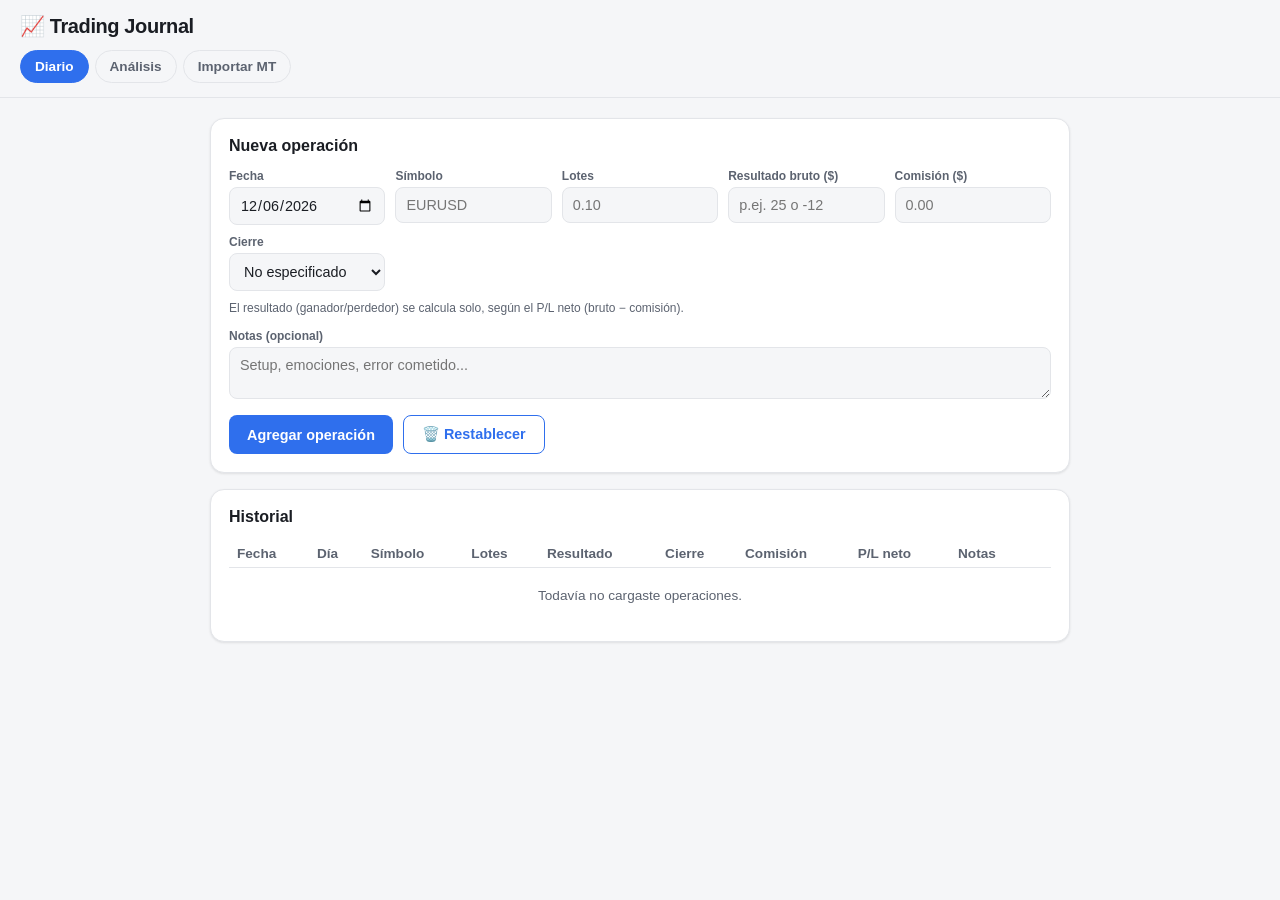
==== index.html @ b9bea1c9 "aplicacion para analizar trades" ====
<!DOCTYPE html>
<html lang="es">
<head>
<meta charset="UTF-8">
<meta name="viewport" content="width=device-width, initial-scale=1, viewport-fit=cover">
<title>Trading Journal</title>
<link rel="stylesheet" href="style.css">
</head>
<body>
<header>
  <h1>📈 Trading Journal</h1>
  <nav>
    <button data-tab="diario" class="active">Diario</button>
    <button data-tab="analisis">Análisis</button>
    <button data-tab="importar">Importar MT</button>
  </nav>
</header>
<main>

  <!-- DIARIO -->
  <section id="diario" class="tab active">
    <div class="card">
      <h2>Nueva operación</h2>
      <div class="grid">
        <div><label>Fecha</label><input type="date" id="f-date"></div>
        <div><label>Símbolo</label><input type="text" id="f-symbol" placeholder="EURUSD"></div>
        <div><label>Lotes</label><input type="number" step="0.01" id="f-lots" placeholder="0.10"></div>
        <div><label>Resultado bruto ($)</label><input type="number" step="0.01" id="f-profit" placeholder="p.ej. 25 o -12"></div>
        <div><label>Comisión ($)</label><input type="number" step="0.01" id="f-commission" placeholder="0.00"></div>
        <div><label>Cierre</label><select id="f-close">
          <option value="na">No especificado</option>
          <option value="tp">Take Profit</option>
          <option value="sl">Stop Loss</option>
          <option value="manual">Manual</option>
        </select></div>
      </div>
      <p class="hint" style="margin-top:-4px;">El resultado (ganador/perdedor) se calcula solo, según el P/L neto (bruto − comisión).</p>
      <label>Notas (opcional)</label>
      <textarea id="f-notes" placeholder="Setup, emociones, error cometido..."></textarea>
      <div class="actionsrow">
        <button class="btn" id="add-trade">Agregar operación</button>
        <button class="btn ghost" id="clear-all">🗑️ Restablecer</button>
      </div>
    </div>

    <div class="card">
      <h2>Historial</h2>
      <div class="tablewrap">
        <table id="trades-table">
          <thead><tr><th>Fecha</th><th>Día</th><th>Símbolo</th><th>Lotes</th><th>Resultado</th><th>Cierre</th><th>Comisión</th><th>P/L neto</th><th>Notas</th><th></th></tr></thead>
          <tbody></tbody>
        </table>
      </div>
      <div class="empty" id="empty-msg">Todavía no cargaste operaciones.</div>
    </div>
  </section>

  <!-- ANALISIS -->
  <section id="analisis" class="tab">
    <div class="stats" id="stats-cards"></div>
    <div class="card">
      <h2>Rendimiento por día de la semana</h2>
      <div id="day-analysis"></div>
    </div>
    <div class="card">
      <h2>Conclusiones</h2>
      <div id="conclusions" class="hint"></div>
    </div>
  </section>

  <!-- IMPORTAR -->
  <section id="importar" class="tab">
    <div class="card">
      <h2>Importar reporte de MetaTrader</h2>
      <p class="hint" style="margin-top:-6px;">Subí el archivo exportado desde MT4/MT5 (Historial → Guardar como Reporte, en formato .csv o .html). La app intenta detectar automáticamente las columnas de fecha, símbolo y ganancia.</p>
      <div class="dropzone" id="dropzone">
        <p><strong>Arrastrá el archivo acá</strong> o hacé clic para seleccionar</p>
        <p>Formatos: .csv, .htm, .html</p>
        <input type="file" id="file-input" accept=".csv,.htm,.html,.txt" style="display:none;">
      </div>
      <div class="hint" id="import-status"></div>
    </div>
    <div class="card" id="preview-card" style="display:none;">
      <h2>Vista previa</h2>
      <div class="tablewrap"><table id="preview-table"><thead><tr><th>Fecha</th><th>Símbolo</th><th>Comisión</th><th>P/L neto</th><th>Resultado</th><th>Cierre</th></tr></thead><tbody></tbody></table></div>
      <div class="actionsrow">
        <button class="btn" id="confirm-import">Agregar al diario</button>
        <button class="btn ghost" id="cancel-import">Cancelar</button>
      </div>
    </div>
  </section>

</main>

<div id="reset-overlay" style="display:none;position:fixed;inset:0;background:rgba(0,0,0,.5);z-index:100;align-items:center;justify-content:center;padding:20px;">
  <div class="card" style="max-width:360px;width:100%;text-align:center;margin-bottom:0;">
    <div style="font-size:2rem;margin-bottom:6px;">⚠️</div>
    <h2 style="margin-bottom:8px;">¿Restablecer todo?</h2>
    <p class="hint" style="margin-bottom:16px;">Esto va a borrar <strong>todas</strong> las operaciones guardadas en el diario de forma permanente. Esta acción no se puede deshacer.</p>
    <div class="actionsrow" style="justify-content:center;">
      <button class="btn ghost" id="reset-cancel">Cancelar</button>
      <button class="btn" id="reset-confirm" style="background:var(--loss);">Sí, borrar todo</button>
    </div>
  </div>
</div>

<script src="script.js"></script>
</body>
</html>
---- style.css ----
:root{
  --bg:#f5f6f8; --card:#ffffff; --text:#1a1d23; --sub:#5c6370;
  --border:#e3e5e9; --accent:#2f6fed; --accent2:#1d4fbf;
  --win:#1e9e5a; --winbg:#e4f8ec; --loss:#d1403a; --lossbg:#fdeceb;
  --shadow:0 1px 3px rgba(0,0,0,.06),0 1px 2px rgba(0,0,0,.04);
  font-size:16px; box-sizing:border-box;
  padding-top:env(safe-area-inset-top,0px); padding-bottom:env(safe-area-inset-bottom,0px);
}
@media (prefers-color-scheme: dark){
  :root:not([data-theme="light"]){
    --bg:#14161a; --card:#1c1f25; --text:#eef0f3; --sub:#9aa1ac;
    --border:#2b2f37; --accent:#5b8dfa; --accent2:#7ea3ff;
    --win:#3ddc8a; --winbg:#123522; --loss:#ff6b63; --lossbg:#3a1917;
    --shadow:0 1px 3px rgba(0,0,0,.4);
  }
}
:root[data-theme="dark"]{
  --bg:#14161a; --card:#1c1f25; --text:#eef0f3; --sub:#9aa1ac;
  --border:#2b2f37; --accent:#5b8dfa; --accent2:#7ea3ff;
  --win:#3ddc8a; --winbg:#123522; --loss:#ff6b63; --lossbg:#3a1917;
  --shadow:0 1px 3px rgba(0,0,0,.4);
}
*{box-sizing:border-box;}
html{scroll-padding-top:env(safe-area-inset-top,0px);}
body{margin:0;background:var(--bg);color:var(--text);font-family:-apple-system,BlinkMacSystemFont,"Segoe UI",Roboto,Helvetica,Arial,sans-serif;}
header{position:sticky;top:0;padding:calc(14px + env(safe-area-inset-top,0px)) 20px 14px;background:var(--bg);border-bottom:1px solid var(--border);z-index:10;}
header h1{margin:0 0 12px;font-size:1.25rem;letter-spacing:-.02em;}
nav{display:flex;gap:6px;flex-wrap:wrap;}
nav button{background:transparent;border:1px solid var(--border);color:var(--sub);padding:8px 14px;border-radius:20px;font-size:.85rem;cursor:pointer;font-weight:600;transition:.15s;}
nav button.active{background:var(--accent);color:#fff;border-color:var(--accent);}
main{max-width:900px;margin:0 auto;padding:20px 20px 60px;}
.tab{display:none;}
.tab.active{display:block;animation:fade .2s ease;}
@keyframes fade{from{opacity:0;transform:translateY(4px);}to{opacity:1;transform:none;}}
.card{background:var(--card);border:1px solid var(--border);border-radius:14px;padding:18px;box-shadow:var(--shadow);margin-bottom:16px;}
.card h2{margin:0 0 14px;font-size:1rem;}
label{display:block;font-size:.75rem;color:var(--sub);margin-bottom:4px;font-weight:600;}
input,select,textarea{width:100%;padding:9px 10px;border-radius:8px;border:1px solid var(--border);background:var(--bg);color:var(--text);font-size:.9rem;font-family:inherit;}
textarea{resize:vertical;min-height:50px;}
.grid{display:grid;grid-template-columns:repeat(auto-fit,minmax(130px,1fr));gap:10px;margin-bottom:12px;}
.toggle-row{display:flex;gap:8px;}
.toggle-row button{flex:1;padding:10px;border-radius:8px;border:1px solid var(--border);background:var(--bg);color:var(--sub);cursor:pointer;font-weight:700;font-size:.85rem;}
.toggle-row button.win.sel{background:var(--winbg);color:var(--win);border-color:var(--win);}
.toggle-row button.loss.sel{background:var(--lossbg);color:var(--loss);border-color:var(--loss);}
.btn{background:var(--accent);color:#fff;border:none;padding:10px 18px;border-radius:8px;font-weight:700;cursor:pointer;font-size:.9rem;}
.btn:hover{background:var(--accent2);}
.btn.ghost{background:transparent;color:var(--accent);border:1px solid var(--accent);}
table{width:100%;border-collapse:collapse;font-size:.85rem;}
th{text-align:left;color:var(--sub);font-weight:600;padding:6px 8px;border-bottom:1px solid var(--border);white-space:nowrap;}
td{padding:7px 8px;border-bottom:1px solid var(--border);white-space:nowrap;}
.tablewrap{overflow-x:auto;}
.pill{display:inline-block;padding:2px 9px;border-radius:20px;font-size:.72rem;font-weight:700;}
.pill.win{background:var(--winbg);color:var(--win);}
.pill.loss{background:var(--lossbg);color:var(--loss);}
.del{background:none;border:none;color:var(--sub);cursor:pointer;font-size:1rem;}
.stats{display:grid;grid-template-columns:repeat(auto-fit,minmax(140px,1fr));gap:10px;margin-bottom:16px;}
.stat{background:var(--card);border:1px solid var(--border);border-radius:12px;padding:14px;box-shadow:var(--shadow);}
.stat .n{font-size:1.4rem;font-weight:800;}
.stat .l{font-size:.72rem;color:var(--sub);font-weight:600;text-transform:uppercase;letter-spacing:.03em;}
.pos{color:var(--win);} .neg{color:var(--loss);}
.daybar{display:flex;align-items:center;gap:10px;margin-bottom:10px;}
.daybar .lbl{width:80px;font-size:.8rem;font-weight:700;flex-shrink:0;}
.bartrack{flex:1;background:var(--bg);border-radius:6px;overflow:hidden;height:22px;display:flex;border:1px solid var(--border);}
.barwin{background:var(--win);height:100%;}
.barloss{background:var(--loss);height:100%;}
.dayval{width:120px;text-align:right;font-size:.75rem;color:var(--sub);flex-shrink:0;}
.empty{color:var(--sub);font-size:.85rem;text-align:center;padding:20px;}
.dropzone{border:2px dashed var(--border);border-radius:12px;padding:30px 16px;text-align:center;cursor:pointer;transition:.15s;}
.dropzone:hover,.dropzone.drag{border-color:var(--accent);background:var(--bg);}
.dropzone p{margin:6px 0;color:var(--sub);font-size:.85rem;}
.hint{font-size:.75rem;color:var(--sub);margin-top:8px;line-height:1.5;}
.actionsrow{display:flex;gap:10px;margin-top:12px;flex-wrap:wrap;}
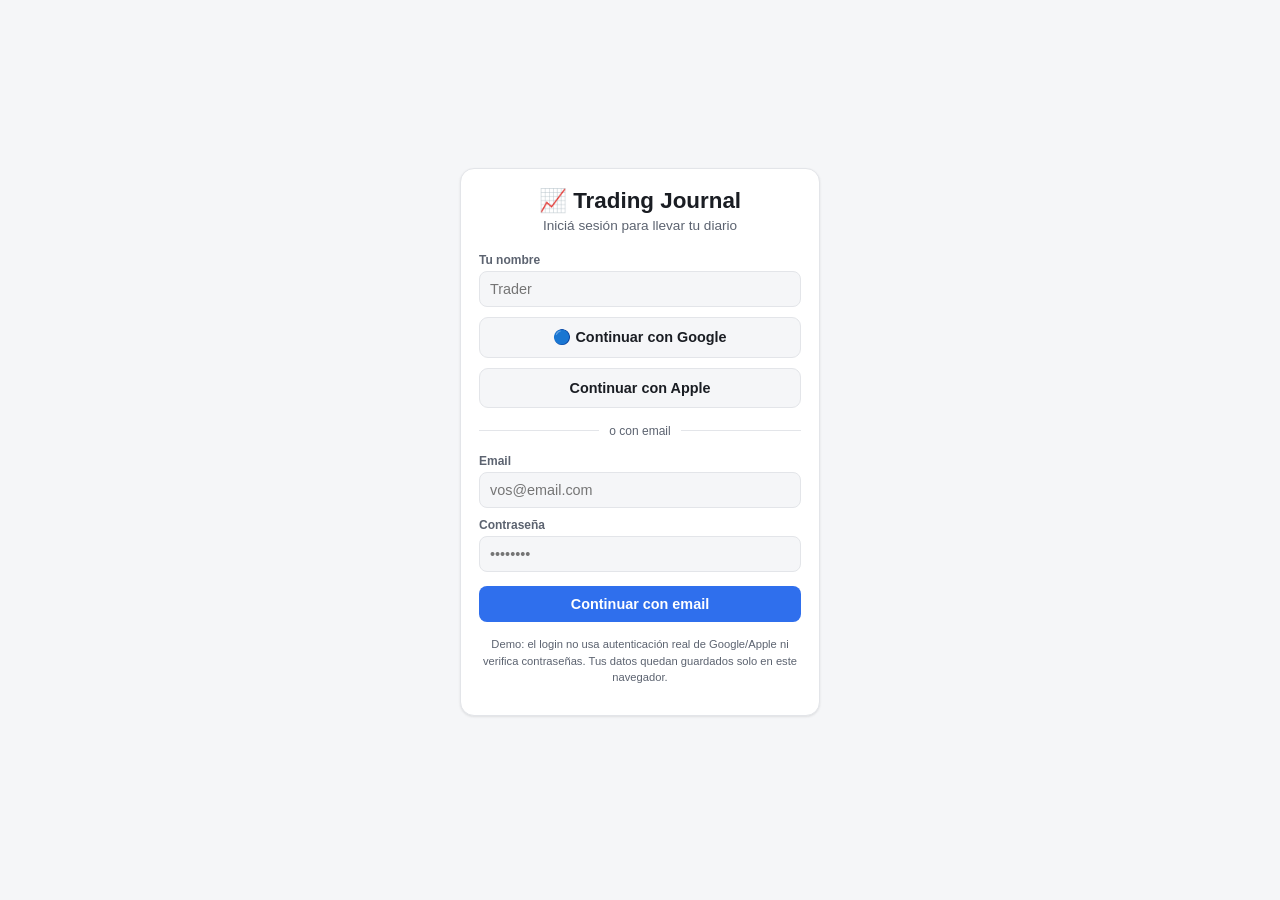
==== commit 3f3aad38: "varianza y calendario" ====
--- a/index.html
+++ b/index.html
@@ -7,18 +7,53 @@
 <link rel="stylesheet" href="style.css">
 </head>
 <body>
+
+<div id="login-overlay">
+  <div class="card login-card">
+    <h1>📈 Trading Journal</h1>
+    <p class="sub">Iniciá sesión para llevar tu diario</p>
+    <div><label>Tu nombre</label><input type="text" id="login-name" placeholder="Trader"></div>
+    <div style="margin-top:10px;">
+      <button class="auth-btn" id="login-google">🔵 Continuar con Google</button>
+      <button class="auth-btn" id="login-apple"> Continuar con Apple</button>
+    </div>
+    <div class="auth-divider">o con email</div>
+    <div><label>Email</label><input type="email" id="login-email" placeholder="vos@email.com"></div>
+    <div style="margin-top:10px;"><label>Contraseña</label><input type="password" id="login-password" placeholder="••••••••"></div>
+    <div class="actionsrow" style="margin-top:14px;">
+      <button class="btn" id="login-email-btn" style="width:100%;">Continuar con email</button>
+    </div>
+    <p class="login-disclaimer">Demo: el login no usa autenticación real de Google/Apple ni verifica contraseñas. Tus datos quedan guardados solo en este navegador.</p>
+  </div>
+</div>
+
 <header>
   <h1>📈 Trading Journal</h1>
   <nav>
     <button data-tab="diario" class="active">Diario</button>
     <button data-tab="analisis">Análisis</button>
     <button data-tab="importar">Importar MT</button>
+    <button data-tab="varianza">Varianza</button>
+    <button data-tab="planes">Planes</button>
   </nav>
+  <div class="account-bar">
+    <div class="who">👤 <span id="account-name">-</span><span class="plan-badge" id="account-plan-badge">Lite</span></div>
+    <div class="links">
+      <a id="link-change-plan">Cambiar plan</a>
+      <a id="link-logout">Cerrar sesión</a>
+    </div>
+  </div>
 </header>
 <main>
 
   <!-- DIARIO -->
   <section id="diario" class="tab active">
+    <div class="card" id="limit-banner" style="display:none;border-color:var(--accent);">
+      <div class="lock-box" style="padding:10px 16px;">
+        <p style="margin:0 0 10px;">🔒 Llegaste al límite de <strong>15 operaciones</strong> del plan Lite. Pasá a Básico o Pro para cargar sin límite.</p>
+        <button class="btn unlock-btn">Ver planes</button>
+      </div>
+    </div>
     <div class="card">
       <h2>Nueva operación</h2>
       <div class="grid">
@@ -27,6 +62,7 @@
         <div><label>Lotes</label><input type="number" step="0.01" id="f-lots" placeholder="0.10"></div>
         <div><label>Resultado bruto ($)</label><input type="number" step="0.01" id="f-profit" placeholder="p.ej. 25 o -12"></div>
         <div><label>Comisión ($)</label><input type="number" step="0.01" id="f-commission" placeholder="0.00"></div>
+        <div><label>Hora de cierre (opcional)</label><input type="time" id="f-time"></div>
         <div><label>Cierre</label><select id="f-close">
           <option value="na">No especificado</option>
           <option value="tp">Take Profit</option>
@@ -58,10 +94,44 @@
   <!-- ANALISIS -->
   <section id="analisis" class="tab">
     <div class="stats" id="stats-cards"></div>
-    <div class="card">
+
+    <div class="card" id="day-analysis-locked" style="display:none;">
+      <div class="lock-box">
+        <div class="ic">🔒</div>
+        <h2 style="margin-bottom:4px;">Análisis por día — Plan Básico</h2>
+        <p>Descubrí qué día de la semana ganás y perdés más.</p>
+        <button class="btn unlock-btn">Ver planes</button>
+      </div>
+    </div>
+    <div class="card" id="day-analysis-card">
       <h2>Rendimiento por día de la semana</h2>
       <div id="day-analysis"></div>
     </div>
+
+    <div class="card" id="session-locked" style="display:none;">
+      <div class="lock-box">
+        <div class="ic">🔒</div>
+        <h2 style="margin-bottom:4px;">Análisis por sesión — Plan Pro</h2>
+        <p>Mirá tu rendimiento por sesión: Asia, Londres y Nueva York.</p>
+        <button class="btn unlock-btn">Ver planes</button>
+      </div>
+    </div>
+    <div class="card" id="session-card">
+      <h2>Rendimiento por sesión de trading</h2>
+      <div style="display:flex;align-items:center;gap:10px;flex-wrap:wrap;margin-bottom:12px;">
+        <label style="margin:0;flex-shrink:0;">Ajuste horario del bróker (hs)</label>
+        <input type="number" step="1" id="session-offset" value="-7" style="width:80px;">
+      </div>
+      <p class="hint" style="margin-top:-4px;">Los horarios de MetaTrader suelen venir adelantados respecto a tu zona horaria real. Ajustá este número (positivo o negativo) hasta que las sesiones te queden alineadas; se recalcula al toque.</p>
+      <div class="tablewrap">
+        <table id="session-table">
+          <thead><tr><th>Sesión</th><th>Horario aprox.</th><th>Trades</th><th>Win rate</th><th>PnL neto</th><th>PnL promedio</th></tr></thead>
+          <tbody></tbody>
+        </table>
+      </div>
+      <div id="session-note" class="hint" style="margin-top:8px;"></div>
+    </div>
+
     <div class="card">
       <h2>Conclusiones</h2>
       <div id="conclusions" class="hint"></div>
@@ -70,27 +140,81 @@
 
   <!-- IMPORTAR -->
   <section id="importar" class="tab">
-    <div class="card">
-      <h2>Importar reporte de MetaTrader</h2>
-      <p class="hint" style="margin-top:-6px;">Subí el archivo exportado desde MT4/MT5 (Historial → Guardar como Reporte, en formato .csv o .html). La app intenta detectar automáticamente las columnas de fecha, símbolo y ganancia.</p>
-      <div class="dropzone" id="dropzone">
-        <p><strong>Arrastrá el archivo acá</strong> o hacé clic para seleccionar</p>
-        <p>Formatos: .csv, .htm, .html</p>
-        <input type="file" id="file-input" accept=".csv,.htm,.html,.txt" style="display:none;">
-      </div>
-      <div class="hint" id="import-status"></div>
-    </div>
-    <div class="card" id="preview-card" style="display:none;">
-      <h2>Vista previa</h2>
-      <div class="tablewrap"><table id="preview-table"><thead><tr><th>Fecha</th><th>Símbolo</th><th>Comisión</th><th>P/L neto</th><th>Resultado</th><th>Cierre</th></tr></thead><tbody></tbody></table></div>
-      <div class="actionsrow">
-        <button class="btn" id="confirm-import">Agregar al diario</button>
-        <button class="btn ghost" id="cancel-import">Cancelar</button>
-      </div>
+    <div class="card" id="importar-locked" style="display:none;">
+      <div class="lock-box">
+        <div class="ic">🔒</div>
+        <h2 style="margin-bottom:4px;">Importar MetaTrader es una función Pro</h2>
+        <p>Subí directamente tu reporte de MT4/MT5 y la app carga, limpia y calcula todo sola. Disponible en el plan Pro.</p>
+        <button class="btn" id="unlock-importar-btn">Ver plan Pro</button>
+      </div>
+    </div>
+    <div id="importar-content">
+      <div class="card">
+        <h2>Importar reporte de MetaTrader</h2>
+        <p class="hint" style="margin-top:-6px;">Subí el archivo exportado desde MT4/MT5 (Historial → Guardar como Reporte, en formato .csv o .html). La app intenta detectar automáticamente las columnas de fecha, símbolo y ganancia.</p>
+        <div class="dropzone" id="dropzone">
+          <p><strong>Arrastrá el archivo acá</strong> o hacé clic para seleccionar</p>
+          <p>Formatos: .csv, .htm, .html</p>
+          <input type="file" id="file-input" accept=".csv,.htm,.html,.txt" style="display:none;">
+        </div>
+        <div class="hint" id="import-status"></div>
+      </div>
+      <div class="card" id="preview-card" style="display:none;">
+        <h2>Vista previa</h2>
+        <div class="tablewrap"><table id="preview-table"><thead><tr><th>Fecha</th><th>Símbolo</th><th>Comisión</th><th>P/L neto</th><th>Resultado</th><th>Cierre</th></tr></thead><tbody></tbody></table></div>
+        <div class="actionsrow">
+          <button class="btn" id="confirm-import">Agregar al diario</button>
+          <button class="btn ghost" id="cancel-import">Cancelar</button>
+        </div>
+      </div>
+    </div>
+  </section>
+
+  <!-- VARIANZA -->
+  <section id="varianza" class="tab">
+    <div class="card" id="varianza-locked" style="display:none;">
+      <div class="lock-box">
+        <div class="ic">🔒</div>
+        <h2 style="margin-bottom:4px;">Análisis de varianza — Plan Pro</h2>
+        <p>Medí cuánto de tu resultado es ventaja y cuánto es suerte, con simulaciones sobre tus propios datos.</p>
+        <button class="btn unlock-btn">Ver planes</button>
+      </div>
+    </div>
+    <div id="varianza-content">
+      <div class="stats" id="var-stats"></div>
+      <div class="card"><h2>Curva de equity</h2><div id="var-equity"></div></div>
+      <div class="card"><h2>¿Ventaja o suerte?</h2><div id="var-edge" style="font-size:.85rem;line-height:1.6;"></div></div>
+      <div class="card"><h2>Variabilidad por día</h2><div id="var-days" style="font-size:.85rem;line-height:1.6;"></div></div>
+      <div class="card">
+        <h2>Simulación de escenarios (Monte Carlo)</h2>
+        <div id="var-mc"></div>
+        <div class="actionsrow"><button class="btn ghost" id="var-resim">Volver a simular</button></div>
+      </div>
+    </div>
+  </section>
+
+  <!-- PLANES -->
+  <section id="planes" class="tab">
+    <div class="card">
+      <h2>Elegí tu plan</h2>
+      <p class="hint" style="margin-top:-6px;margin-bottom:16px;">Los precios y el cobro son una simulación — no se procesa ningún pago real.</p>
+      <div class="plans-grid" id="plans-grid"></div>
     </div>
   </section>
 
 </main>
+
+<div class="modal-overlay" id="plan-modal">
+  <div class="card" style="max-width:360px;width:100%;text-align:center;margin-bottom:0;">
+    <div style="font-size:2rem;margin-bottom:6px;" id="plan-modal-icon">💳</div>
+    <h2 id="plan-modal-title">Cambiar de plan</h2>
+    <p class="hint" id="plan-modal-text" style="margin-bottom:16px;"></p>
+    <div class="actionsrow" style="justify-content:center;">
+      <button class="btn ghost" id="plan-modal-cancel">Cancelar</button>
+      <button class="btn" id="plan-modal-confirm">Confirmar</button>
+    </div>
+  </div>
+</div>
 
 <div id="reset-overlay" style="display:none;position:fixed;inset:0;background:rgba(0,0,0,.5);z-index:100;align-items:center;justify-content:center;padding:20px;">
   <div class="card" style="max-width:360px;width:100%;text-align:center;margin-bottom:0;">
--- a/style.css
+++ b/style.css
@@ -70,3 +70,49 @@
 .dropzone p{margin:6px 0;color:var(--sub);font-size:.85rem;}
 .hint{font-size:.75rem;color:var(--sub);margin-top:8px;line-height:1.5;}
 .actionsrow{display:flex;gap:10px;margin-top:12px;flex-wrap:wrap;}
+
+/* login */
+#login-overlay{position:fixed;inset:0;background:var(--bg);z-index:200;display:flex;align-items:center;justify-content:center;padding:20px;padding-top:calc(20px + env(safe-area-inset-top,0px));}
+.login-card{max-width:360px;width:100%;}
+.login-card h1{text-align:center;margin:0 0 4px;font-size:1.4rem;}
+.login-card p.sub{text-align:center;color:var(--sub);font-size:.85rem;margin:0 0 20px;}
+.auth-btn{width:100%;display:flex;align-items:center;justify-content:center;gap:10px;padding:11px;border-radius:9px;border:1px solid var(--border);background:var(--bg);color:var(--text);font-weight:700;font-size:.9rem;cursor:pointer;margin-bottom:10px;}
+.auth-btn:hover{border-color:var(--accent);}
+.auth-divider{display:flex;align-items:center;gap:10px;margin:16px 0;color:var(--sub);font-size:.75rem;}
+.auth-divider::before,.auth-divider::after{content:'';flex:1;height:1px;background:var(--border);}
+.login-disclaimer{font-size:.7rem;color:var(--sub);text-align:center;margin-top:14px;line-height:1.5;}
+
+/* account bar */
+.account-bar{display:flex;align-items:center;justify-content:space-between;gap:10px;margin-top:10px;flex-wrap:wrap;}
+.account-bar .who{font-size:.8rem;color:var(--sub);}
+.plan-badge{display:inline-block;padding:2px 10px;border-radius:20px;font-size:.7rem;font-weight:800;text-transform:uppercase;letter-spacing:.03em;margin-left:6px;}
+.plan-badge.lite{background:var(--border);color:var(--sub);}
+.plan-badge.basico{background:#e0ecff;color:var(--accent);}
+.plan-badge.pro{background:#2a2a2a;color:#ffd166;}
+@media (prefers-color-scheme: dark){ .plan-badge.basico{background:#1c2b4a;} }
+:root[data-theme="dark"] .plan-badge.basico{background:#1c2b4a;}
+.account-bar .links{display:flex;gap:12px;}
+.account-bar .links a{font-size:.78rem;color:var(--accent);cursor:pointer;font-weight:700;text-decoration:none;}
+
+/* planes */
+.plans-grid{display:grid;grid-template-columns:repeat(auto-fit,minmax(220px,1fr));gap:14px;}
+.plan-card{background:var(--card);border:2px solid var(--border);border-radius:14px;padding:20px;box-shadow:var(--shadow);display:flex;flex-direction:column;}
+.plan-card.current{border-color:var(--accent);}
+.plan-card.featured{border-color:#ffd166;}
+.plan-card h3{margin:0 0 2px;font-size:1.05rem;}
+.plan-card .price{font-size:1.6rem;font-weight:800;margin:6px 0 14px;}
+.plan-card .price span{font-size:.75rem;color:var(--sub);font-weight:600;}
+.plan-card ul{list-style:none;padding:0;margin:0 0 18px;flex:1;}
+.plan-card li{font-size:.83rem;padding:5px 0;color:var(--text);}
+.plan-card li.locked{color:var(--sub);}
+.plan-card li::before{content:'✓ ';color:var(--win);font-weight:800;}
+.plan-card li.locked::before{content:'— ';color:var(--sub);}
+
+/* locked placeholder */
+.lock-box{text-align:center;padding:30px 16px;color:var(--sub);}
+.lock-box .ic{font-size:1.8rem;margin-bottom:8px;}
+.lock-box p{font-size:.85rem;margin:4px 0 14px;}
+
+/* modal genérico */
+.modal-overlay{display:none;position:fixed;inset:0;background:rgba(0,0,0,.5);z-index:150;align-items:center;justify-content:center;padding:20px;}
+.modal-overlay.show{display:flex;}
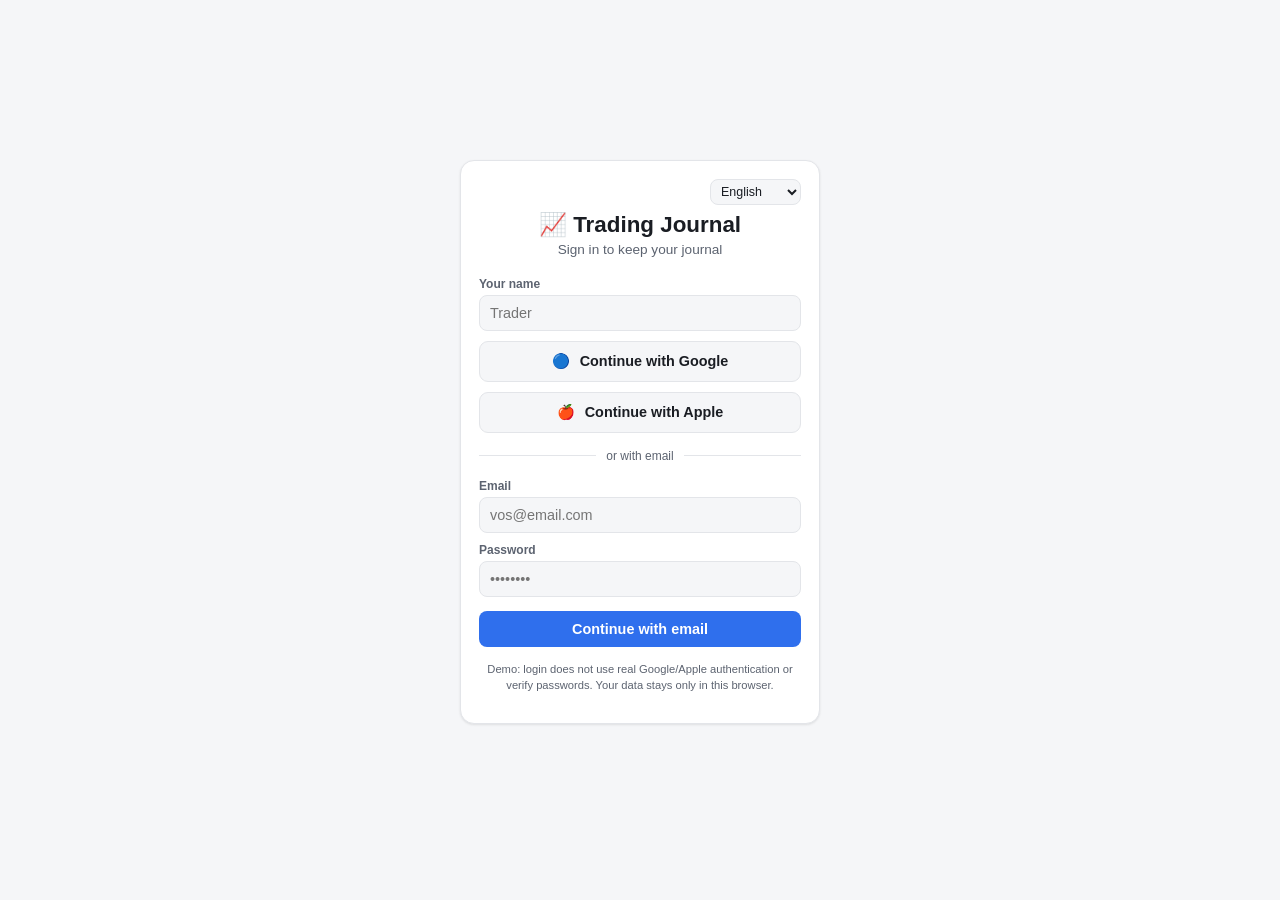
==== commit b0823b1f: "integracion de idiomas" ====
--- a/index.html
+++ b/index.html
@@ -10,12 +10,13 @@
 
 <div id="login-overlay">
   <div class="card login-card">
+    <div style="text-align:right;margin-bottom:6px;"><select class="lang-select" title="Idioma" aria-label="Idioma"><option value="es">Español</option><option value="en">English</option><option value="pt">Português</option></select></div>
     <h1>📈 Trading Journal</h1>
     <p class="sub">Iniciá sesión para llevar tu diario</p>
     <div><label>Tu nombre</label><input type="text" id="login-name" placeholder="Trader"></div>
     <div style="margin-top:10px;">
-      <button class="auth-btn" id="login-google">🔵 Continuar con Google</button>
-      <button class="auth-btn" id="login-apple"> Continuar con Apple</button>
+      <button class="auth-btn" id="login-google">🔵 <span>Continuar con Google</span></button>
+      <button class="auth-btn" id="login-apple">🍎 <span>Continuar con Apple</span></button>
     </div>
     <div class="auth-divider">o con email</div>
     <div><label>Email</label><input type="email" id="login-email" placeholder="vos@email.com"></div>
@@ -33,12 +34,14 @@
     <button data-tab="diario" class="active">Diario</button>
     <button data-tab="analisis">Análisis</button>
     <button data-tab="importar">Importar MT</button>
+    <button data-tab="calendario">Calendario</button>
     <button data-tab="varianza">Varianza</button>
     <button data-tab="planes">Planes</button>
   </nav>
   <div class="account-bar">
     <div class="who">👤 <span id="account-name">-</span><span class="plan-badge" id="account-plan-badge">Lite</span></div>
     <div class="links">
+      <select class="lang-select" title="Idioma" aria-label="Idioma"><option value="es">Español</option><option value="en">English</option><option value="pt">Português</option></select>
       <a id="link-change-plan">Cambiar plan</a>
       <a id="link-logout">Cerrar sesión</a>
     </div>
@@ -50,7 +53,7 @@
   <section id="diario" class="tab active">
     <div class="card" id="limit-banner" style="display:none;border-color:var(--accent);">
       <div class="lock-box" style="padding:10px 16px;">
-        <p style="margin:0 0 10px;">🔒 Llegaste al límite de <strong>15 operaciones</strong> del plan Lite. Pasá a Básico o Pro para cargar sin límite.</p>
+        <p style="margin:0 0 10px;">🔒 <span>Llegaste al límite de</span> <strong>15 operaciones</strong> del plan Lite. Pasá a Básico o Pro para cargar sin límite.</p>
         <button class="btn unlock-btn">Ver planes</button>
       </div>
     </div>
@@ -75,7 +78,7 @@
       <textarea id="f-notes" placeholder="Setup, emociones, error cometido..."></textarea>
       <div class="actionsrow">
         <button class="btn" id="add-trade">Agregar operación</button>
-        <button class="btn ghost" id="clear-all">🗑️ Restablecer</button>
+        <button class="btn ghost" id="clear-all">🗑️ <span>Restablecer</span></button>
       </div>
     </div>
 
@@ -170,6 +173,31 @@
     </div>
   </section>
 
+  <!-- CALENDARIO -->
+  <section id="calendario" class="tab">
+    <div class="card" id="calendario-locked" style="display:none;">
+      <div class="lock-box">
+        <div class="ic">🔒</div>
+        <h2 style="margin-bottom:4px;">Calendario de resultados — Plan Básico</h2>
+        <p>Mirá día por día cuántos trades hiciste y si cerraste en verde o en rojo.</p>
+        <button class="btn unlock-btn">Ver planes</button>
+      </div>
+    </div>
+    <div id="calendario-content">
+      <div class="card">
+        <div class="cal-head">
+          <button class="btn ghost" id="cal-prev">‹</button>
+          <h2 id="cal-title" style="margin:0;"></h2>
+          <button class="btn ghost" id="cal-next">›</button>
+        </div>
+        <div class="cal-grid cal-dow"><div data-dow>L</div><div data-dow>M</div><div data-dow>M</div><div data-dow>J</div><div data-dow>V</div><div data-dow>S</div><div data-dow>D</div></div>
+        <div class="cal-grid" id="cal-grid"></div>
+      </div>
+      <div class="stats" id="cal-stats"></div>
+      <div class="card" id="cal-detail" style="display:none;"></div>
+    </div>
+  </section>
+
   <!-- VARIANZA -->
   <section id="varianza" class="tab">
     <div class="card" id="varianza-locked" style="display:none;">
--- a/style.css
+++ b/style.css
@@ -116,3 +116,20 @@
 /* modal genérico */
 .modal-overlay{display:none;position:fixed;inset:0;background:rgba(0,0,0,.5);z-index:150;align-items:center;justify-content:center;padding:20px;}
 .modal-overlay.show{display:flex;}
+.cal-head{display:flex;align-items:center;justify-content:space-between;margin-bottom:12px;}
+.cal-grid{display:grid;grid-template-columns:repeat(7,minmax(0,1fr));gap:4px;}
+.cal-dow{margin-bottom:4px;}
+.cal-dow div{text-align:center;font-size:.7rem;color:var(--sub);font-weight:700;}
+.cal-cell{min-height:66px;border:1px solid var(--border);border-radius:8px;padding:4px 5px;background:var(--bg);overflow:hidden;}
+.cal-cell.empty{border:none;background:transparent;}
+.cal-cell .d{font-size:.7rem;color:var(--sub);font-weight:700;}
+.cal-cell .p{font-size:.85rem;font-weight:800;margin-top:2px;}
+.cal-cell .n{font-size:.62rem;color:var(--sub);}
+.cal-cell.win{background:var(--winbg);border-color:var(--win);}
+.cal-cell.win .p{color:var(--win);}
+.cal-cell.loss{background:var(--lossbg);border-color:var(--loss);}
+.cal-cell.loss .p{color:var(--loss);}
+.cal-cell[data-date]{cursor:pointer;}
+.cal-cell.sel{outline:2px solid var(--accent);}
+@media (max-width:480px){.cal-cell{min-height:54px;padding:3px;}.cal-cell .p{font-size:.72rem;}.cal-cell .n{font-size:.55rem;}}
+.lang-select{width:auto;padding:4px 6px;font-size:.78rem;}
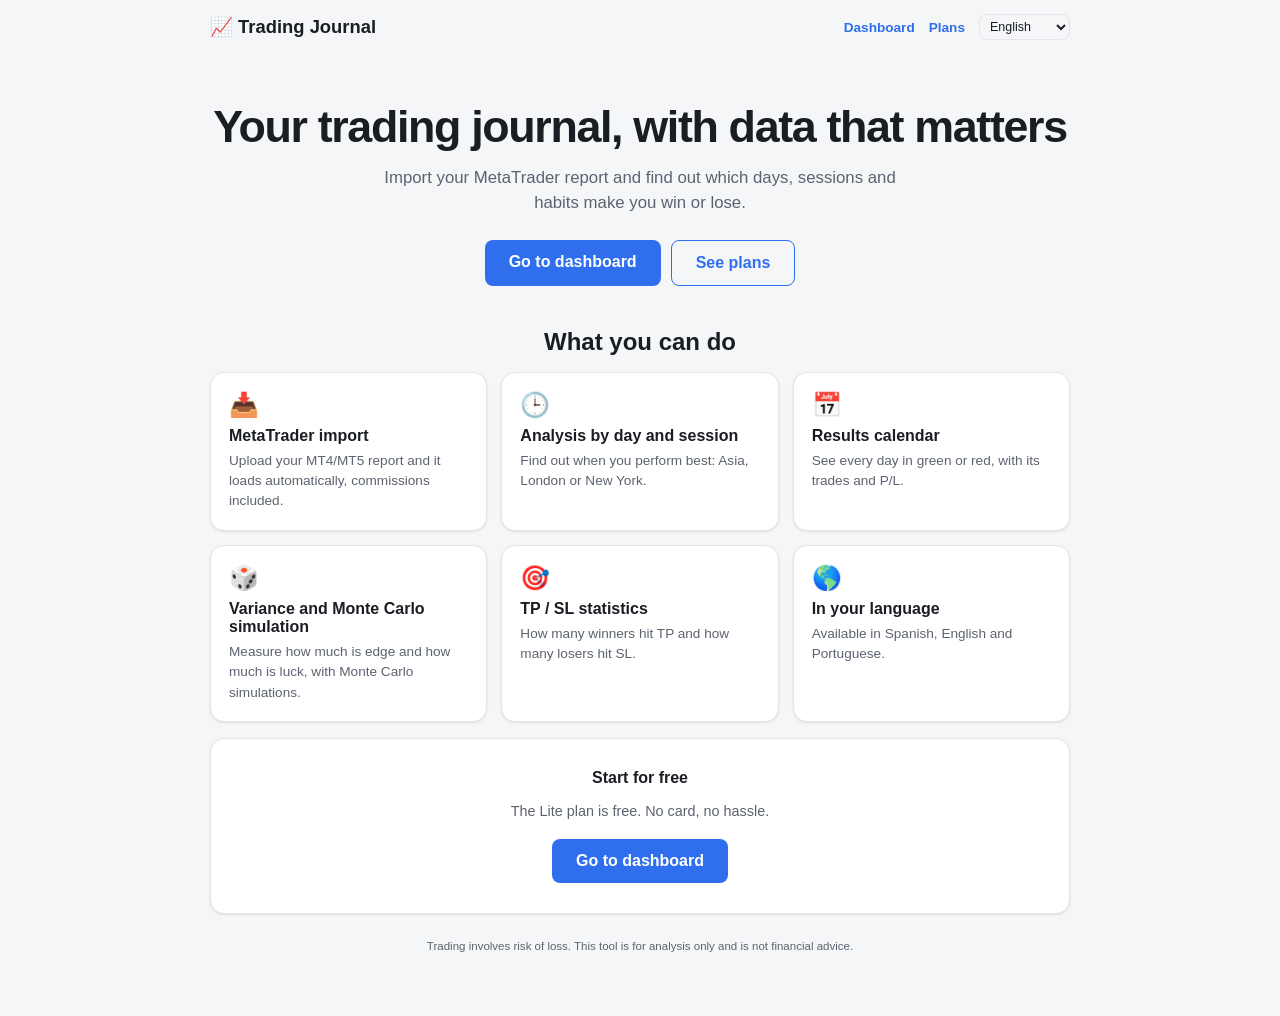
==== commit d516cf39: "modificion de pagina y organizacion de home y dashboard" ====
--- a/index.html
+++ b/index.html
@@ -6,256 +6,26 @@
 <title>Trading Journal</title>
 <link rel="stylesheet" href="style.css">
 </head>
-<body>
-
-<div id="login-overlay">
-  <div class="card login-card">
-    <div style="text-align:right;margin-bottom:6px;"><select class="lang-select" title="Idioma" aria-label="Idioma"><option value="es">Español</option><option value="en">English</option><option value="pt">Português</option></select></div>
-    <h1>📈 Trading Journal</h1>
-    <p class="sub">Iniciá sesión para llevar tu diario</p>
-    <div><label>Tu nombre</label><input type="text" id="login-name" placeholder="Trader"></div>
-    <div style="margin-top:10px;">
-      <button class="auth-btn" id="login-google">🔵 <span>Continuar con Google</span></button>
-      <button class="auth-btn" id="login-apple">🍎 <span>Continuar con Apple</span></button>
-    </div>
-    <div class="auth-divider">o con email</div>
-    <div><label>Email</label><input type="email" id="login-email" placeholder="vos@email.com"></div>
-    <div style="margin-top:10px;"><label>Contraseña</label><input type="password" id="login-password" placeholder="••••••••"></div>
-    <div class="actionsrow" style="margin-top:14px;">
-      <button class="btn" id="login-email-btn" style="width:100%;">Continuar con email</button>
-    </div>
-    <p class="login-disclaimer">Demo: el login no usa autenticación real de Google/Apple ni verifica contraseñas. Tus datos quedan guardados solo en este navegador.</p>
+<body data-page="home">
+<div class="home-head">
+  <a class="brand" href="index.html">📈 Trading Journal</a>
+  <div class="right"><a class="lnk" href="dashboard.html">Dashboard</a><a class="lnk" href="planes.html">Planes</a><select class="lang-select" title="Idioma" aria-label="Idioma"><option value="es">Español</option><option value="en">English</option><option value="pt">Português</option></select></div>
+</div>
+<div class="home-wrap">
+  <section class="hero">
+    <h1>Tu diario de trading, con datos que importan</h1>
+    <p>Importá tu reporte de MetaTrader y descubrí qué días, sesiones y hábitos te hacen ganar o perder.</p>
+    <div class="actionsrow"><a class="btn lg" href="dashboard.html">Entrar al dashboard</a><a class="btn ghost lg" href="planes.html">Ver planes</a></div>
+  </section>
+  <h2 style="text-align:center;margin:10px 0 16px;">Qué podés hacer</h2>
+  <div class="feat-grid"><div class="card feat"><div class="ic">📥</div><h3>Importación de MetaTrader</h3><p>Subí tu reporte de MT4/MT5 y se carga solo, con comisiones incluidas.</p></div><div class="card feat"><div class="ic">🕒</div><h3>Análisis por día y sesión</h3><p>Descubrí cuándo rendís mejor: Asia, Londres o Nueva York.</p></div><div class="card feat"><div class="ic">📅</div><h3>Calendario de resultados</h3><p>Mirá cada día en verde o en rojo, con sus trades y su P/L.</p></div><div class="card feat"><div class="ic">🎲</div><h3>Varianza y simulación Monte Carlo</h3><p>Medí cuánto es ventaja y cuánto es suerte, con simulaciones Monte Carlo.</p></div><div class="card feat"><div class="ic">🎯</div><h3>Estadísticas de TP / SL</h3><p>Cuántas ganadoras tocaron TP y cuántas perdedoras SL.</p></div><div class="card feat"><div class="ic">🌎</div><h3>En tu idioma</h3><p>Disponible en español, inglés y portugués.</p></div></div>
+  <div class="card cta-band" style="margin-top:16px;">
+    <h2>Empezá gratis</h2>
+    <p class="hint" style="font-size:.9rem;margin:6px 0 16px;">El plan Lite no tiene costo. Sin tarjeta, sin vueltas.</p>
+    <a class="btn lg" href="dashboard.html">Entrar al dashboard</a>
   </div>
+  <p class="disclaimer">El trading implica riesgo de pérdida. Esta herramienta es solo de análisis y no constituye asesoramiento financiero.</p>
 </div>
-
-<header>
-  <h1>📈 Trading Journal</h1>
-  <nav>
-    <button data-tab="diario" class="active">Diario</button>
-    <button data-tab="analisis">Análisis</button>
-    <button data-tab="importar">Importar MT</button>
-    <button data-tab="calendario">Calendario</button>
-    <button data-tab="varianza">Varianza</button>
-    <button data-tab="planes">Planes</button>
-  </nav>
-  <div class="account-bar">
-    <div class="who">👤 <span id="account-name">-</span><span class="plan-badge" id="account-plan-badge">Lite</span></div>
-    <div class="links">
-      <select class="lang-select" title="Idioma" aria-label="Idioma"><option value="es">Español</option><option value="en">English</option><option value="pt">Português</option></select>
-      <a id="link-change-plan">Cambiar plan</a>
-      <a id="link-logout">Cerrar sesión</a>
-    </div>
-  </div>
-</header>
-<main>
-
-  <!-- DIARIO -->
-  <section id="diario" class="tab active">
-    <div class="card" id="limit-banner" style="display:none;border-color:var(--accent);">
-      <div class="lock-box" style="padding:10px 16px;">
-        <p style="margin:0 0 10px;">🔒 <span>Llegaste al límite de</span> <strong>15 operaciones</strong> del plan Lite. Pasá a Básico o Pro para cargar sin límite.</p>
-        <button class="btn unlock-btn">Ver planes</button>
-      </div>
-    </div>
-    <div class="card">
-      <h2>Nueva operación</h2>
-      <div class="grid">
-        <div><label>Fecha</label><input type="date" id="f-date"></div>
-        <div><label>Símbolo</label><input type="text" id="f-symbol" placeholder="EURUSD"></div>
-        <div><label>Lotes</label><input type="number" step="0.01" id="f-lots" placeholder="0.10"></div>
-        <div><label>Resultado bruto ($)</label><input type="number" step="0.01" id="f-profit" placeholder="p.ej. 25 o -12"></div>
-        <div><label>Comisión ($)</label><input type="number" step="0.01" id="f-commission" placeholder="0.00"></div>
-        <div><label>Hora de cierre (opcional)</label><input type="time" id="f-time"></div>
-        <div><label>Cierre</label><select id="f-close">
-          <option value="na">No especificado</option>
-          <option value="tp">Take Profit</option>
-          <option value="sl">Stop Loss</option>
-          <option value="manual">Manual</option>
-        </select></div>
-      </div>
-      <p class="hint" style="margin-top:-4px;">El resultado (ganador/perdedor) se calcula solo, según el P/L neto (bruto − comisión).</p>
-      <label>Notas (opcional)</label>
-      <textarea id="f-notes" placeholder="Setup, emociones, error cometido..."></textarea>
-      <div class="actionsrow">
-        <button class="btn" id="add-trade">Agregar operación</button>
-        <button class="btn ghost" id="clear-all">🗑️ <span>Restablecer</span></button>
-      </div>
-    </div>
-
-    <div class="card">
-      <h2>Historial</h2>
-      <div class="tablewrap">
-        <table id="trades-table">
-          <thead><tr><th>Fecha</th><th>Día</th><th>Símbolo</th><th>Lotes</th><th>Resultado</th><th>Cierre</th><th>Comisión</th><th>P/L neto</th><th>Notas</th><th></th></tr></thead>
-          <tbody></tbody>
-        </table>
-      </div>
-      <div class="empty" id="empty-msg">Todavía no cargaste operaciones.</div>
-    </div>
-  </section>
-
-  <!-- ANALISIS -->
-  <section id="analisis" class="tab">
-    <div class="stats" id="stats-cards"></div>
-
-    <div class="card" id="day-analysis-locked" style="display:none;">
-      <div class="lock-box">
-        <div class="ic">🔒</div>
-        <h2 style="margin-bottom:4px;">Análisis por día — Plan Básico</h2>
-        <p>Descubrí qué día de la semana ganás y perdés más.</p>
-        <button class="btn unlock-btn">Ver planes</button>
-      </div>
-    </div>
-    <div class="card" id="day-analysis-card">
-      <h2>Rendimiento por día de la semana</h2>
-      <div id="day-analysis"></div>
-    </div>
-
-    <div class="card" id="session-locked" style="display:none;">
-      <div class="lock-box">
-        <div class="ic">🔒</div>
-        <h2 style="margin-bottom:4px;">Análisis por sesión — Plan Pro</h2>
-        <p>Mirá tu rendimiento por sesión: Asia, Londres y Nueva York.</p>
-        <button class="btn unlock-btn">Ver planes</button>
-      </div>
-    </div>
-    <div class="card" id="session-card">
-      <h2>Rendimiento por sesión de trading</h2>
-      <div style="display:flex;align-items:center;gap:10px;flex-wrap:wrap;margin-bottom:12px;">
-        <label style="margin:0;flex-shrink:0;">Ajuste horario del bróker (hs)</label>
-        <input type="number" step="1" id="session-offset" value="-7" style="width:80px;">
-      </div>
-      <p class="hint" style="margin-top:-4px;">Los horarios de MetaTrader suelen venir adelantados respecto a tu zona horaria real. Ajustá este número (positivo o negativo) hasta que las sesiones te queden alineadas; se recalcula al toque.</p>
-      <div class="tablewrap">
-        <table id="session-table">
-          <thead><tr><th>Sesión</th><th>Horario aprox.</th><th>Trades</th><th>Win rate</th><th>PnL neto</th><th>PnL promedio</th></tr></thead>
-          <tbody></tbody>
-        </table>
-      </div>
-      <div id="session-note" class="hint" style="margin-top:8px;"></div>
-    </div>
-
-    <div class="card">
-      <h2>Conclusiones</h2>
-      <div id="conclusions" class="hint"></div>
-    </div>
-  </section>
-
-  <!-- IMPORTAR -->
-  <section id="importar" class="tab">
-    <div class="card" id="importar-locked" style="display:none;">
-      <div class="lock-box">
-        <div class="ic">🔒</div>
-        <h2 style="margin-bottom:4px;">Importar MetaTrader es una función Pro</h2>
-        <p>Subí directamente tu reporte de MT4/MT5 y la app carga, limpia y calcula todo sola. Disponible en el plan Pro.</p>
-        <button class="btn" id="unlock-importar-btn">Ver plan Pro</button>
-      </div>
-    </div>
-    <div id="importar-content">
-      <div class="card">
-        <h2>Importar reporte de MetaTrader</h2>
-        <p class="hint" style="margin-top:-6px;">Subí el archivo exportado desde MT4/MT5 (Historial → Guardar como Reporte, en formato .csv o .html). La app intenta detectar automáticamente las columnas de fecha, símbolo y ganancia.</p>
-        <div class="dropzone" id="dropzone">
-          <p><strong>Arrastrá el archivo acá</strong> o hacé clic para seleccionar</p>
-          <p>Formatos: .csv, .htm, .html</p>
-          <input type="file" id="file-input" accept=".csv,.htm,.html,.txt" style="display:none;">
-        </div>
-        <div class="hint" id="import-status"></div>
-      </div>
-      <div class="card" id="preview-card" style="display:none;">
-        <h2>Vista previa</h2>
-        <div class="tablewrap"><table id="preview-table"><thead><tr><th>Fecha</th><th>Símbolo</th><th>Comisión</th><th>P/L neto</th><th>Resultado</th><th>Cierre</th></tr></thead><tbody></tbody></table></div>
-        <div class="actionsrow">
-          <button class="btn" id="confirm-import">Agregar al diario</button>
-          <button class="btn ghost" id="cancel-import">Cancelar</button>
-        </div>
-      </div>
-    </div>
-  </section>
-
-  <!-- CALENDARIO -->
-  <section id="calendario" class="tab">
-    <div class="card" id="calendario-locked" style="display:none;">
-      <div class="lock-box">
-        <div class="ic">🔒</div>
-        <h2 style="margin-bottom:4px;">Calendario de resultados — Plan Básico</h2>
-        <p>Mirá día por día cuántos trades hiciste y si cerraste en verde o en rojo.</p>
-        <button class="btn unlock-btn">Ver planes</button>
-      </div>
-    </div>
-    <div id="calendario-content">
-      <div class="card">
-        <div class="cal-head">
-          <button class="btn ghost" id="cal-prev">‹</button>
-          <h2 id="cal-title" style="margin:0;"></h2>
-          <button class="btn ghost" id="cal-next">›</button>
-        </div>
-        <div class="cal-grid cal-dow"><div data-dow>L</div><div data-dow>M</div><div data-dow>M</div><div data-dow>J</div><div data-dow>V</div><div data-dow>S</div><div data-dow>D</div></div>
-        <div class="cal-grid" id="cal-grid"></div>
-      </div>
-      <div class="stats" id="cal-stats"></div>
-      <div class="card" id="cal-detail" style="display:none;"></div>
-    </div>
-  </section>
-
-  <!-- VARIANZA -->
-  <section id="varianza" class="tab">
-    <div class="card" id="varianza-locked" style="display:none;">
-      <div class="lock-box">
-        <div class="ic">🔒</div>
-        <h2 style="margin-bottom:4px;">Análisis de varianza — Plan Pro</h2>
-        <p>Medí cuánto de tu resultado es ventaja y cuánto es suerte, con simulaciones sobre tus propios datos.</p>
-        <button class="btn unlock-btn">Ver planes</button>
-      </div>
-    </div>
-    <div id="varianza-content">
-      <div class="stats" id="var-stats"></div>
-      <div class="card"><h2>Curva de equity</h2><div id="var-equity"></div></div>
-      <div class="card"><h2>¿Ventaja o suerte?</h2><div id="var-edge" style="font-size:.85rem;line-height:1.6;"></div></div>
-      <div class="card"><h2>Variabilidad por día</h2><div id="var-days" style="font-size:.85rem;line-height:1.6;"></div></div>
-      <div class="card">
-        <h2>Simulación de escenarios (Monte Carlo)</h2>
-        <div id="var-mc"></div>
-        <div class="actionsrow"><button class="btn ghost" id="var-resim">Volver a simular</button></div>
-      </div>
-    </div>
-  </section>
-
-  <!-- PLANES -->
-  <section id="planes" class="tab">
-    <div class="card">
-      <h2>Elegí tu plan</h2>
-      <p class="hint" style="margin-top:-6px;margin-bottom:16px;">Los precios y el cobro son una simulación — no se procesa ningún pago real.</p>
-      <div class="plans-grid" id="plans-grid"></div>
-    </div>
-  </section>
-
-</main>
-
-<div class="modal-overlay" id="plan-modal">
-  <div class="card" style="max-width:360px;width:100%;text-align:center;margin-bottom:0;">
-    <div style="font-size:2rem;margin-bottom:6px;" id="plan-modal-icon">💳</div>
-    <h2 id="plan-modal-title">Cambiar de plan</h2>
-    <p class="hint" id="plan-modal-text" style="margin-bottom:16px;"></p>
-    <div class="actionsrow" style="justify-content:center;">
-      <button class="btn ghost" id="plan-modal-cancel">Cancelar</button>
-      <button class="btn" id="plan-modal-confirm">Confirmar</button>
-    </div>
-  </div>
-</div>
-
-<div id="reset-overlay" style="display:none;position:fixed;inset:0;background:rgba(0,0,0,.5);z-index:100;align-items:center;justify-content:center;padding:20px;">
-  <div class="card" style="max-width:360px;width:100%;text-align:center;margin-bottom:0;">
-    <div style="font-size:2rem;margin-bottom:6px;">⚠️</div>
-    <h2 style="margin-bottom:8px;">¿Restablecer todo?</h2>
-    <p class="hint" style="margin-bottom:16px;">Esto va a borrar <strong>todas</strong> las operaciones guardadas en el diario de forma permanente. Esta acción no se puede deshacer.</p>
-    <div class="actionsrow" style="justify-content:center;">
-      <button class="btn ghost" id="reset-cancel">Cancelar</button>
-      <button class="btn" id="reset-confirm" style="background:var(--loss);">Sí, borrar todo</button>
-    </div>
-  </div>
-</div>
-
 <script src="script.js"></script>
 </body>
 </html>
--- a/style.css
+++ b/style.css
@@ -133,3 +133,24 @@
 .cal-cell.sel{outline:2px solid var(--accent);}
 @media (max-width:480px){.cal-cell{min-height:54px;padding:3px;}.cal-cell .p{font-size:.72rem;}.cal-cell .n{font-size:.55rem;}}
 .lang-select{width:auto;padding:4px 6px;font-size:.78rem;}
+
+a.btn{text-decoration:none;display:inline-block;}
+.btn.lg{padding:13px 24px;font-size:1rem;}
+nav a.navbtn{background:transparent;border:1px solid var(--border);color:var(--sub);padding:8px 14px;border-radius:20px;font-size:.85rem;font-weight:600;text-decoration:none;}
+nav a.navbtn:hover{border-color:var(--accent);color:var(--accent);}
+.home-head{display:flex;align-items:center;justify-content:space-between;gap:10px;flex-wrap:wrap;max-width:900px;margin:0 auto;padding:calc(14px + env(safe-area-inset-top,0px)) 20px 14px;}
+.home-head .brand{font-weight:800;font-size:1.15rem;color:var(--text);text-decoration:none;}
+.home-head .right{display:flex;align-items:center;gap:14px;}
+.home-head a.lnk{font-size:.85rem;font-weight:700;color:var(--accent);text-decoration:none;}
+.home-wrap{max-width:900px;margin:0 auto;padding:0 20px 50px;}
+.hero{text-align:center;padding:48px 0 32px;}
+.hero h1{font-size:clamp(1.8rem,5vw,2.8rem);letter-spacing:-.03em;line-height:1.1;margin:0 0 14px;}
+.hero p{color:var(--sub);font-size:1.05rem;line-height:1.5;max-width:560px;margin:0 auto 24px;}
+.hero .actionsrow{justify-content:center;}
+.feat-grid{display:grid;grid-template-columns:repeat(auto-fit,minmax(250px,1fr));gap:14px;}
+.feat{margin-bottom:0;}
+.feat .ic{font-size:1.5rem;margin-bottom:8px;}
+.feat h3{margin:0 0 6px;font-size:1rem;}
+.feat p{margin:0;color:var(--sub);font-size:.85rem;line-height:1.5;}
+.cta-band{text-align:center;padding:30px 16px;}
+.disclaimer{font-size:.72rem;color:var(--sub);text-align:center;margin-top:24px;line-height:1.5;}
